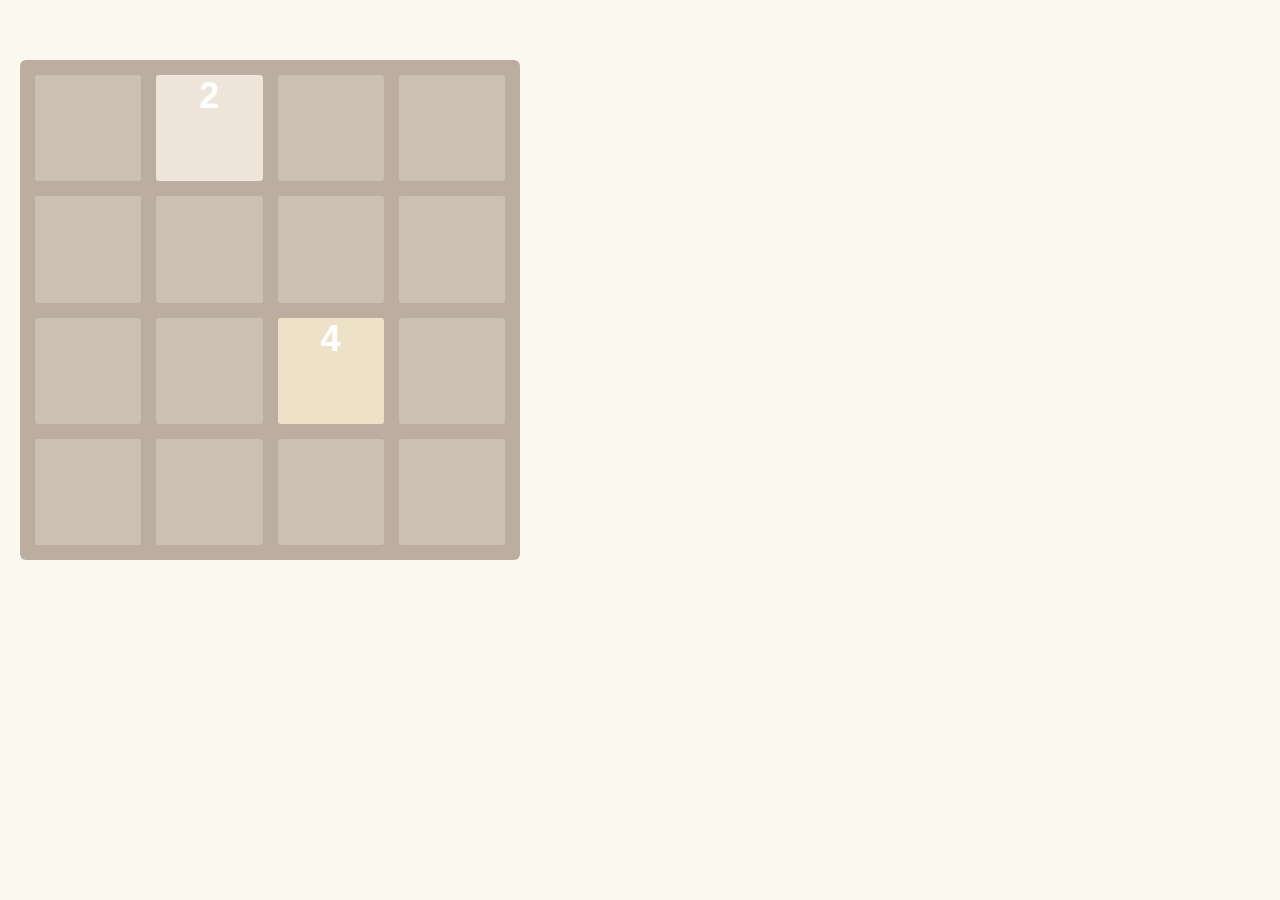
==== 2048.html @ f4bd1237 "updated website with navigation bar" ====
<html>
	<head>
		<title> 2048 </title>
		<style>
			html, body {
			  margin: 0;
			  padding: 10px;
			  background: #faf8ef;
			  color: #ffffff;
			  font-family: "Helvetica Neue", Arial, sans-serif;
			  font-size: 36px; 
			  font-weight: bolder;
			}

			.grid-container {
			  position: absolute;
			  z-index: 1; 
			}

			.grid-row {
			  margin-bottom: 15px; 
			}

			.grid-row:last-child {
  			margin-bottom: 0; 
			}	

			.grid-row:after {
				content: "";
		    display: block;
		    clear: both;
			}

			.grid-cell {
			  width: 106.25px;
			  height: 106.25px;
			  margin-right: 15px;
			  float: left;
			  border-radius: 3px;
			  text-align: center;
			  background: rgba(238, 228, 218, 0.35); 
			}

			.grid-cell:last-child {
		    margin-right: 0; 
			}

			.game-container {
			  margin-top: 40px;
			  position: relative;
			  padding: 15px;
			  cursor: default;
			  background: #bbada0;
			  border-radius: 6px;
			  width: 500px;
			  height: 500px;
			  -webkit-box-sizing: border-box;
			  -moz-box-sizing: border-box;
			  box-sizing: border-box; 
			}
		</style>

		<script>
			//wow code, basic skeleton of what functions we need
			// you may want to specify more helper functions for ease of use

			//color each tile should be based on value
      var colors = { 0 : "#ccc0b3",
                     2 : "#f0e5da",
                     4 : "#ede2c8",
                     8 : "#feb578",
                     16 : "#ff9962",
                     32 : "#ff8060",
                     64 : "#ff613c",
                     128 : "#efd26d",
                     256 : "#efd15c",
                     512 : "#efcd4a",
                     1024: "#f0ca36",
                     2048 : "#eeca00"}; 
			var board = [[0, 2, 0, 0], [0, 0, 0, 0], [0, 0, 4, 0], [0, 0, 0, 0]]; 

			console.log(board);

			//it should fill each HTML grid cell with the corresponding value from board
			//it should also color the tile properly based on its value
			function colorBoard(){
				var gridID;
				//go through each tile and put the right value and color in the HTML
				for(var row = 0; row < board.length; row++){
					for(var col = 0; col < board[row].length; col++){
						gridID = "r" + row + "c" + col;
						if(board[row][col] !== 0){
							document.getElementById(gridID).innerHTML = board[row][col];
						}
						else{
							document.getElementById(gridID).innerHTML = " ";
						}
						document.getElementById(gridID).style.background = colors[board[row][col]];
												
					}
				}
			}//end function

			function randTile(){
				row = Math.round(Math.random() * 3);
				col = Math.round(Math.random() * 3);
				while(board[row][col] !== 0){
					row = Math.round(Math.random() * 3);
					col = Math.round(Math.random() * 3);
				}
				board[row][col] = 2;	
			}

			//launch the game!
			function runGame() {
				colorBoard();
			}

			// this function should move tiles properly when arrow key is pressed (refer to the HTML for clues)
			function arrowPress(e) {
				//console.log(e.keyCode);
				var x = false;
				if(e.keyCode === 37){
					//want to move left
					for(var row = 0; row < board.length; row++){	
						for(var col = 0; col < board[row].length; col++){
							if(canMove("left", row, col)){
								move("left", row, col);
								x = true;
							}	
						}
					}		
				}

				else if(e.keyCode === 38){
					//want move up
					for(var row = 0; row < board.length; row++){	
						for(var col = 0; col < board[row].length; col++){
							if(canMove("up", row, col)){
								move("up", row, col);
								x = true;
							}	
						}
					}	
				}

				else if(e.keyCode === 39){
					//want move right
					for(var row = 0; row < board.length; row++){	
						for(var col = 3; col >= 0; col--){
							if(canMove("right", row, col)){
								move("right", row, col);
								x = true;
							}	
						}
					}	
				}

				else{
					//want move down
					for(var row = 3; row >= 0; row--){	
						for(var col = 0; col < board[row].length; col++){
							if(canMove("down", row, col)){
								move("down", row, col);
								x = true;
							}	
						}
					}	
				}

				if(x === true){
					randTile();
					colorBoard();
				}

			}

			//once we have determined tile at row, col can move
			// move in specified direction
			function move(dir, row, col) {
				if(dir === "left"){
					console.log('left');
					if(board[row][col-1] === board[row][col]){
						board[row][col-1] *= 2;
						board[row][col] = 0;
					}
					else{
						board[row][col-1] = board[row][col];
						board[row][col] = 0;
					}
				}//end left

				if(dir === "up"){
					console.log('up');
					if(board[row-1][col] === board[row][col]){
						board[row-1][col] *= 2;
						board[row][col] = 0;
					}
					else{
						board[row-1][col] = board[row][col];
						board[row][col] = 0;
					}
				}//end up

				if(dir === "right"){
					console.log('right');
					if(board[row][col+1] === board[row][col]){
						board[row][col+1] *= 2;
						board[row][col] = 0;
					}
					else{
						board[row][col+1] = board[row][col];
						board[row][col] = 0;
					}
				}//end right

				if(dir === "down"){
					console.log('down');
					if(board[row+1][col] === board[row][col]){
						board[row+1][col] *= 2;
						board[row][col] = 0;
					}
					else{
						board[row+1][col] = board[row][col];
						board[row][col] = 0;
					}
				}//end down

			}

			/**
				@param row, col both indexes
							 dir direction to move in, string
				* can our tile at row row and column col move in direction dir
				@return boolean true if can move, false if not
			**/
			function canMove(dir, row, col) {
				if(dir === "left"){
					if(board[row][col] === 0){
						return false;
					}
					else if(col === 0){
						return false;							
					}
					else if(board[row][col-1] !== board[row][col]){
						if(board[row][col-1] === 0){
							return true;
						}
						else{
							return false;
						}
					}
					else{
						return true;
					}
				}//end left

				if(dir === "up"){
					if(board[row][col] === 0){
						return false;
					}
					else if(row === 0){
						return false;							
					}
					else if(board[row-1][col] !== board[row][col]){
						if(board[row-1][col] === 0){
							return true;
						}
						else{
							return false;
						}
					}
					else{
						return true;
					}
				}//end up

				if(dir === "right"){
					if(board[row][col] === 0){
						return false;
					}
					else if(col === 3){
						return false;							
					}
					else if(board[row][col+1] !== board[row][col]){
						if(board[row][col+1] === 0){
							return true;
						}
						else{
							return false;
						}
					}
					else{
						return true;
					}
				}//end right

				if(dir === "down"){
					if(board[row][col] === 0){
						return false;
					}
					else if(row === 3){
						return false;							
					}
					else if(board[row+1][col] !== board[row][col]){
						if(board[row+1][col] === 0){
							return true;
						}
						else{
							return false;
						}
					}
					else{
						return true;
					}
				}//end down

			}

		</script>

	</head>
	<body onload = "runGame();" onkeydown = "arrowPress(event)">
		<div class="game-container">
			<div class="grid-container">
        <div class="grid-row">
          <div class="grid-cell" id = "r0c0"></div>
          <div class="grid-cell" id = "r0c1"></div>
          <div class="grid-cell" id = "r0c2"></div>
          <div class="grid-cell" id = "r0c3"></div>
        </div>
        <div class="grid-row">
          <div class="grid-cell" id = "r1c0"></div>
          <div class="grid-cell" id = "r1c1"></div>
          <div class="grid-cell" id = "r1c2"></div>
          <div class="grid-cell" id = "r1c3"></div>
        </div>
        <div class="grid-row">
          <div class="grid-cell" id = "r2c0"></div>
          <div class="grid-cell" id = "r2c1"></div>
          <div class="grid-cell" id = "r2c2"></div>
          <div class="grid-cell" id = "r2c3"></div>
        </div>
        <div class="grid-row">
          <div class="grid-cell" id = "r3c0"></div>
          <div class="grid-cell" id = "r3c1"></div>
          <div class="grid-cell" id = "r3c2"></div>
          <div class="grid-cell" id = "r3c3"></div>
        </div>
	    </div>
    </div>
	</body>
</html>
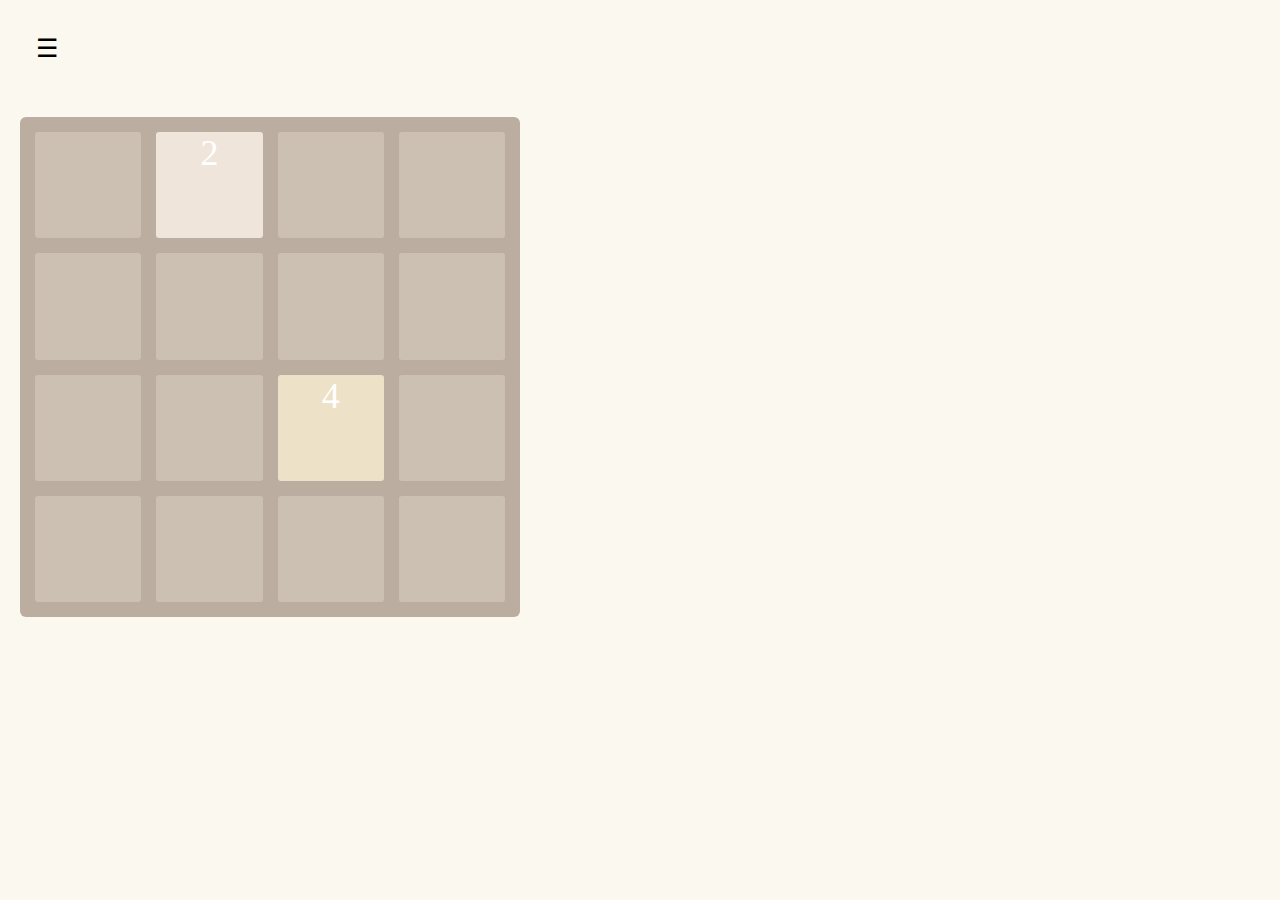
==== commit e3b34125: "added new side navigation bar and other changes to site" ====
--- a/2048.html
+++ b/2048.html
@@ -1,353 +1,52 @@
-<html>
-	<head>
-		<title> 2048 </title>
-		<style>
-			html, body {
-			  margin: 0;
-			  padding: 10px;
-			  background: #faf8ef;
-			  color: #ffffff;
-			  font-family: "Helvetica Neue", Arial, sans-serif;
-			  font-size: 36px; 
-			  font-weight: bolder;
-			}
+<!DOCTYPE html>
 
-			.grid-container {
-			  position: absolute;
-			  z-index: 1; 
-			}
+<head>
+	<title> Ashley's 2048 </title>
+	<link rel="stylesheet" href="styles.css">
+	<script src="scripts.js" type="text/javascript"></script>
+	<script src="2048scripts.js" type="text/javascript"></script>
+</head>
 
-			.grid-row {
-			  margin-bottom: 15px; 
-			}
-
-			.grid-row:last-child {
-  			margin-bottom: 0; 
-			}	
-
-			.grid-row:after {
-				content: "";
-		    display: block;
-		    clear: both;
-			}
-
-			.grid-cell {
-			  width: 106.25px;
-			  height: 106.25px;
-			  margin-right: 15px;
-			  float: left;
-			  border-radius: 3px;
-			  text-align: center;
-			  background: rgba(238, 228, 218, 0.35); 
-			}
-
-			.grid-cell:last-child {
-		    margin-right: 0; 
-			}
-
-			.game-container {
-			  margin-top: 40px;
-			  position: relative;
-			  padding: 15px;
-			  cursor: default;
-			  background: #bbada0;
-			  border-radius: 6px;
-			  width: 500px;
-			  height: 500px;
-			  -webkit-box-sizing: border-box;
-			  -moz-box-sizing: border-box;
-			  box-sizing: border-box; 
-			}
-		</style>
-
-		<script>
-			//wow code, basic skeleton of what functions we need
-			// you may want to specify more helper functions for ease of use
-
-			//color each tile should be based on value
-      var colors = { 0 : "#ccc0b3",
-                     2 : "#f0e5da",
-                     4 : "#ede2c8",
-                     8 : "#feb578",
-                     16 : "#ff9962",
-                     32 : "#ff8060",
-                     64 : "#ff613c",
-                     128 : "#efd26d",
-                     256 : "#efd15c",
-                     512 : "#efcd4a",
-                     1024: "#f0ca36",
-                     2048 : "#eeca00"}; 
-			var board = [[0, 2, 0, 0], [0, 0, 0, 0], [0, 0, 4, 0], [0, 0, 0, 0]]; 
-
-			console.log(board);
-
-			//it should fill each HTML grid cell with the corresponding value from board
-			//it should also color the tile properly based on its value
-			function colorBoard(){
-				var gridID;
-				//go through each tile and put the right value and color in the HTML
-				for(var row = 0; row < board.length; row++){
-					for(var col = 0; col < board[row].length; col++){
-						gridID = "r" + row + "c" + col;
-						if(board[row][col] !== 0){
-							document.getElementById(gridID).innerHTML = board[row][col];
-						}
-						else{
-							document.getElementById(gridID).innerHTML = " ";
-						}
-						document.getElementById(gridID).style.background = colors[board[row][col]];
-												
-					}
-				}
-			}//end function
-
-			function randTile(){
-				row = Math.round(Math.random() * 3);
-				col = Math.round(Math.random() * 3);
-				while(board[row][col] !== 0){
-					row = Math.round(Math.random() * 3);
-					col = Math.round(Math.random() * 3);
-				}
-				board[row][col] = 2;	
-			}
-
-			//launch the game!
-			function runGame() {
-				colorBoard();
-			}
-
-			// this function should move tiles properly when arrow key is pressed (refer to the HTML for clues)
-			function arrowPress(e) {
-				//console.log(e.keyCode);
-				var x = false;
-				if(e.keyCode === 37){
-					//want to move left
-					for(var row = 0; row < board.length; row++){	
-						for(var col = 0; col < board[row].length; col++){
-							if(canMove("left", row, col)){
-								move("left", row, col);
-								x = true;
-							}	
-						}
-					}		
-				}
-
-				else if(e.keyCode === 38){
-					//want move up
-					for(var row = 0; row < board.length; row++){	
-						for(var col = 0; col < board[row].length; col++){
-							if(canMove("up", row, col)){
-								move("up", row, col);
-								x = true;
-							}	
-						}
-					}	
-				}
-
-				else if(e.keyCode === 39){
-					//want move right
-					for(var row = 0; row < board.length; row++){	
-						for(var col = 3; col >= 0; col--){
-							if(canMove("right", row, col)){
-								move("right", row, col);
-								x = true;
-							}	
-						}
-					}	
-				}
-
-				else{
-					//want move down
-					for(var row = 3; row >= 0; row--){	
-						for(var col = 0; col < board[row].length; col++){
-							if(canMove("down", row, col)){
-								move("down", row, col);
-								x = true;
-							}	
-						}
-					}	
-				}
-
-				if(x === true){
-					randTile();
-					colorBoard();
-				}
-
-			}
-
-			//once we have determined tile at row, col can move
-			// move in specified direction
-			function move(dir, row, col) {
-				if(dir === "left"){
-					console.log('left');
-					if(board[row][col-1] === board[row][col]){
-						board[row][col-1] *= 2;
-						board[row][col] = 0;
-					}
-					else{
-						board[row][col-1] = board[row][col];
-						board[row][col] = 0;
-					}
-				}//end left
-
-				if(dir === "up"){
-					console.log('up');
-					if(board[row-1][col] === board[row][col]){
-						board[row-1][col] *= 2;
-						board[row][col] = 0;
-					}
-					else{
-						board[row-1][col] = board[row][col];
-						board[row][col] = 0;
-					}
-				}//end up
-
-				if(dir === "right"){
-					console.log('right');
-					if(board[row][col+1] === board[row][col]){
-						board[row][col+1] *= 2;
-						board[row][col] = 0;
-					}
-					else{
-						board[row][col+1] = board[row][col];
-						board[row][col] = 0;
-					}
-				}//end right
-
-				if(dir === "down"){
-					console.log('down');
-					if(board[row+1][col] === board[row][col]){
-						board[row+1][col] *= 2;
-						board[row][col] = 0;
-					}
-					else{
-						board[row+1][col] = board[row][col];
-						board[row][col] = 0;
-					}
-				}//end down
-
-			}
-
-			/**
-				@param row, col both indexes
-							 dir direction to move in, string
-				* can our tile at row row and column col move in direction dir
-				@return boolean true if can move, false if not
-			**/
-			function canMove(dir, row, col) {
-				if(dir === "left"){
-					if(board[row][col] === 0){
-						return false;
-					}
-					else if(col === 0){
-						return false;							
-					}
-					else if(board[row][col-1] !== board[row][col]){
-						if(board[row][col-1] === 0){
-							return true;
-						}
-						else{
-							return false;
-						}
-					}
-					else{
-						return true;
-					}
-				}//end left
-
-				if(dir === "up"){
-					if(board[row][col] === 0){
-						return false;
-					}
-					else if(row === 0){
-						return false;							
-					}
-					else if(board[row-1][col] !== board[row][col]){
-						if(board[row-1][col] === 0){
-							return true;
-						}
-						else{
-							return false;
-						}
-					}
-					else{
-						return true;
-					}
-				}//end up
-
-				if(dir === "right"){
-					if(board[row][col] === 0){
-						return false;
-					}
-					else if(col === 3){
-						return false;							
-					}
-					else if(board[row][col+1] !== board[row][col]){
-						if(board[row][col+1] === 0){
-							return true;
-						}
-						else{
-							return false;
-						}
-					}
-					else{
-						return true;
-					}
-				}//end right
-
-				if(dir === "down"){
-					if(board[row][col] === 0){
-						return false;
-					}
-					else if(row === 3){
-						return false;							
-					}
-					else if(board[row+1][col] !== board[row][col]){
-						if(board[row+1][col] === 0){
-							return true;
-						}
-						else{
-							return false;
-						}
-					}
-					else{
-						return true;
-					}
-				}//end down
-
-			}
-
-		</script>
-
-	</head>
-	<body onload = "runGame();" onkeydown = "arrowPress(event)">
+<body onload = "runGame();" onkeydown = "arrowPress(event)">
+	<div id="mySidenav" class="sidenav">
+	  <a href="javascript:void(0)" class="closebtn" onclick="closeNav()">&times;</a>
+	  <a href="index.html">Home</a>
+	  <a href="about.html">About Me</a>
+	  <a href="2048.html">2048</a>
+	  <a href="photography.html">Photography</a>
+	</div>
+	
+	<div id="main">
+		<ul>
+			<li><a onclick="openNav()">&#9776;</a></li>
+		</ul>
 		<div class="game-container">
 			<div class="grid-container">
-        <div class="grid-row">
-          <div class="grid-cell" id = "r0c0"></div>
-          <div class="grid-cell" id = "r0c1"></div>
-          <div class="grid-cell" id = "r0c2"></div>
-          <div class="grid-cell" id = "r0c3"></div>
-        </div>
-        <div class="grid-row">
-          <div class="grid-cell" id = "r1c0"></div>
-          <div class="grid-cell" id = "r1c1"></div>
-          <div class="grid-cell" id = "r1c2"></div>
-          <div class="grid-cell" id = "r1c3"></div>
-        </div>
-        <div class="grid-row">
-          <div class="grid-cell" id = "r2c0"></div>
-          <div class="grid-cell" id = "r2c1"></div>
-          <div class="grid-cell" id = "r2c2"></div>
-          <div class="grid-cell" id = "r2c3"></div>
-        </div>
-        <div class="grid-row">
-          <div class="grid-cell" id = "r3c0"></div>
-          <div class="grid-cell" id = "r3c1"></div>
-          <div class="grid-cell" id = "r3c2"></div>
-          <div class="grid-cell" id = "r3c3"></div>
-        </div>
-	    </div>
-    </div>
-	</body>
-</html>+		        <div class="grid-row">
+		          <div class="grid-cell" id = "r0c0"></div>
+		          <div class="grid-cell" id = "r0c1"></div>
+		          <div class="grid-cell" id = "r0c2"></div>
+		          <div class="grid-cell" id = "r0c3"></div>
+		        </div>
+		        <div class="grid-row">
+		          <div class="grid-cell" id = "r1c0"></div>
+		          <div class="grid-cell" id = "r1c1"></div>
+		          <div class="grid-cell" id = "r1c2"></div>
+		          <div class="grid-cell" id = "r1c3"></div>
+		        </div>
+		        <div class="grid-row">
+		          <div class="grid-cell" id = "r2c0"></div>
+		          <div class="grid-cell" id = "r2c1"></div>
+		          <div class="grid-cell" id = "r2c2"></div>
+		          <div class="grid-cell" id = "r2c3"></div>
+		        </div>
+		        <div class="grid-row">
+		          <div class="grid-cell" id = "r3c0"></div>
+		          <div class="grid-cell" id = "r3c1"></div>
+		          <div class="grid-cell" id = "r3c2"></div>
+		          <div class="grid-cell" id = "r3c3"></div>
+		        </div>
+	    	</div>
+    	</div>
+	</div>
+</body>--- a/styles.css
+++ b/styles.css
@@ -0,0 +1,187 @@
+html, body {
+  margin: 0;
+  padding: 10px;
+  background: #faf8ef;
+  color: #ffffff;
+  font-size: 36px; 
+}
+
+h1 {
+  font-size: 50px;
+  font-style: italic;
+  color: black;
+}
+
+p { 
+  color: black;
+  font-size: 20px;
+}
+
+a {
+  color: black;
+  font-size: 20px;
+}
+
+ul {
+  list-style-type: none;
+  margin: 0;
+  padding: 0;
+  overflow: hidden;
+}
+
+li {
+  float: left;
+}
+
+li a {
+  display: block;
+  color: black;
+  text-align: center;
+  padding: 14px 16px;
+  text-decoration: none;
+  font-size: 25px;
+}
+
+li a:hover {
+  background-color: gray;
+}
+
+/************** 2048 styling **************/
+
+.grid-container {
+  position: absolute;
+  z-index: 1; 
+}
+
+.grid-row {
+  margin-bottom: 15px; 
+}
+
+.grid-row:last-child {
+	margin-bottom: 0; 
+}	
+
+.grid-row:after {
+	content: "";
+display: block;
+clear: both;
+}
+
+.grid-cell {
+  width: 106.25px;
+  height: 106.25px;
+  margin-right: 15px;
+  float: left;
+  border-radius: 3px;
+  text-align: center;
+  background: rgba(238, 228, 218, 0.35); 
+}
+
+.grid-cell:last-child {
+margin-right: 0; 
+}
+
+.game-container {
+  margin-top: 40px;
+  position: relative;
+  padding: 15px;
+  cursor: default;
+  background: #bbada0;
+  border-radius: 6px;
+  width: 500px;
+  height: 500px;
+  -webkit-box-sizing: border-box;
+  -moz-box-sizing: border-box;
+  box-sizing: border-box; 
+}
+
+/************** Side navigation bar styling **************/
+
+.sidenav {
+  height: 100%;
+  width: 0;
+  position: fixed;
+  z-index: 1;
+  top: 0;
+  left: 0;
+  background-color: #111;
+  overflow-x: hidden;
+  transition: 0.5s;
+  padding-top: 60px;
+}
+
+.sidenav a {
+  padding: 8px 8px 8px 32px;
+  text-decoration: none;
+  font-size: 25px;
+  color: #818181;
+  display: block;
+  transition: 0.3s;
+}
+
+.sidenav a:hover {
+  color: #f1f1f1;
+}
+
+.sidenav .closebtn {
+  position: absolute;
+  top: 0;
+  right: 25px;
+  font-size: 36px;
+  margin-left: 50px;
+}
+
+@media screen and (max-height: 450px) {
+  .sidenav {padding-top: 15px;}
+  .sidenav a {font-size: 18px;}
+}
+
+/************** Photography styling **************/
+
+* {
+  box-sizing: border-box;
+}
+
+.header {
+  text-align: center;
+  padding: 32px;
+}
+
+.row {
+  display: -ms-flexbox; /* IE10 */
+  display: flex;
+  -ms-flex-wrap: wrap; /* IE10 */
+  flex-wrap: wrap;
+  padding: 0 4px;
+}
+
+/* Create four equal columns that sits next to each other */
+.column {
+  -ms-flex: 25%; /* IE10 */
+  flex: 25%;
+  max-width: 25%;
+  padding: 0 4px;
+}
+
+.column img {
+  margin-top: 8px;
+  vertical-align: middle;
+}
+
+/* Responsive layout - makes a two column-layout instead of four columns */
+@media screen and (max-width: 800px) {
+  .column {
+    -ms-flex: 50%;
+    flex: 50%;
+    max-width: 50%;
+  }
+}
+
+/* Responsive layout - makes the two columns stack on top of each other instead of next to each other */
+@media screen and (max-width: 600px) {
+  .column {
+    -ms-flex: 100%;
+    flex: 100%;
+    max-width: 100%;
+  }
+}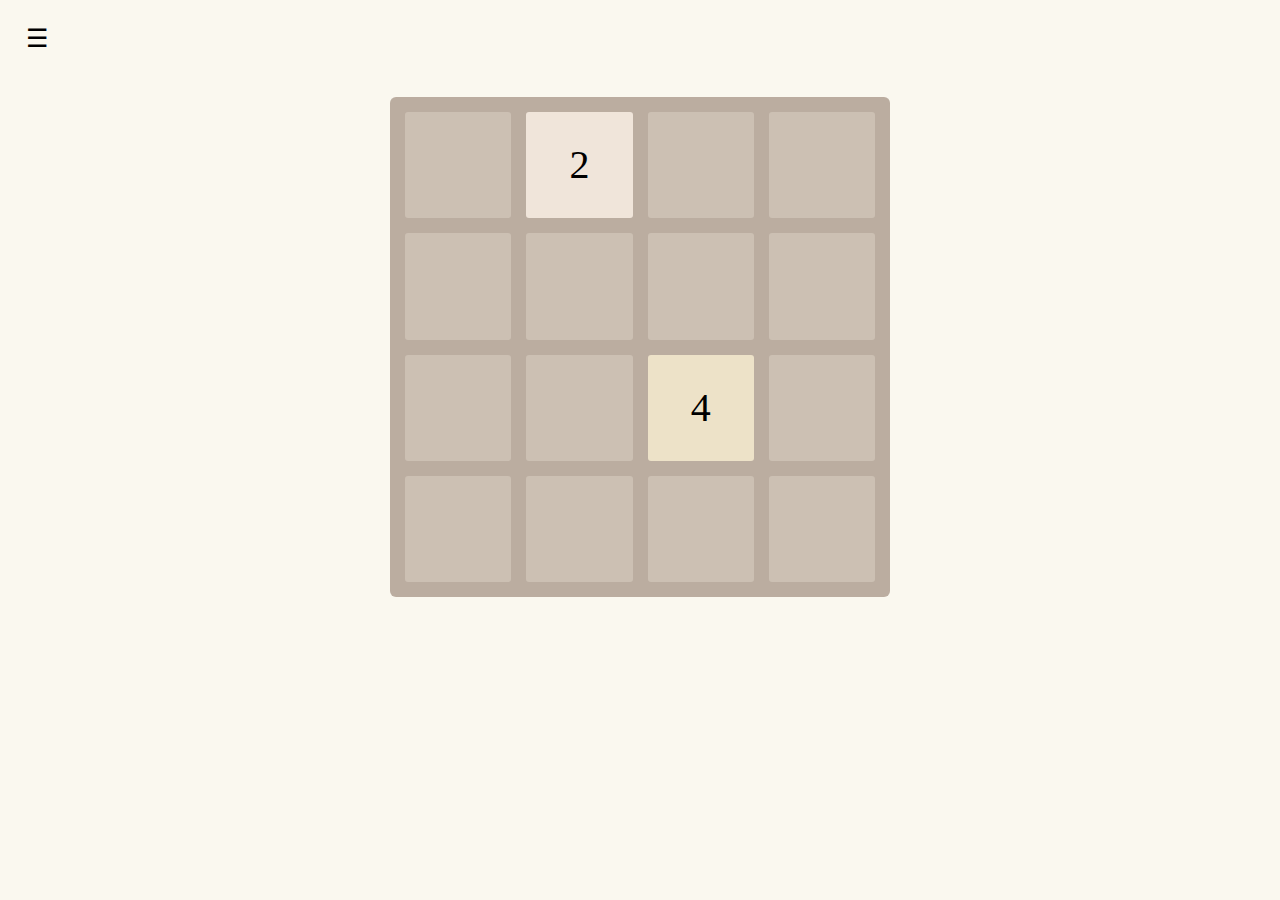
==== commit 957bc748: "added social media icons and changed backgrounds of pages" ====
--- a/2048.html
+++ b/2048.html
@@ -16,37 +16,39 @@
 	  <a href="photography.html">Photography</a>
 	</div>
 	
-	<div id="main">
-		<ul>
-			<li><a onclick="openNav()">&#9776;</a></li>
-		</ul>
-		<div class="game-container">
-			<div class="grid-container">
-		        <div class="grid-row">
-		          <div class="grid-cell" id = "r0c0"></div>
-		          <div class="grid-cell" id = "r0c1"></div>
-		          <div class="grid-cell" id = "r0c2"></div>
-		          <div class="grid-cell" id = "r0c3"></div>
-		        </div>
-		        <div class="grid-row">
-		          <div class="grid-cell" id = "r1c0"></div>
-		          <div class="grid-cell" id = "r1c1"></div>
-		          <div class="grid-cell" id = "r1c2"></div>
-		          <div class="grid-cell" id = "r1c3"></div>
-		        </div>
-		        <div class="grid-row">
-		          <div class="grid-cell" id = "r2c0"></div>
-		          <div class="grid-cell" id = "r2c1"></div>
-		          <div class="grid-cell" id = "r2c2"></div>
-		          <div class="grid-cell" id = "r2c3"></div>
-		        </div>
-		        <div class="grid-row">
-		          <div class="grid-cell" id = "r3c0"></div>
-		          <div class="grid-cell" id = "r3c1"></div>
-		          <div class="grid-cell" id = "r3c2"></div>
-		          <div class="grid-cell" id = "r3c3"></div>
-		        </div>
+	<center>
+		<div id="main">
+			<ul>
+				<li><a onclick="openNav()">&#9776;</a></li>
+			</ul>
+			<div class="game-container">
+				<div class="grid-container">
+			        <div class="grid-row">
+			          <div class="grid-cell" id = "r0c0"></div>
+			          <div class="grid-cell" id = "r0c1"></div>
+			          <div class="grid-cell" id = "r0c2"></div>
+			          <div class="grid-cell" id = "r0c3"></div>
+			        </div>
+			        <div class="grid-row">
+			          <div class="grid-cell" id = "r1c0"></div>
+			          <div class="grid-cell" id = "r1c1"></div>
+			          <div class="grid-cell" id = "r1c2"></div>
+			          <div class="grid-cell" id = "r1c3"></div>
+			        </div>
+			        <div class="grid-row">
+			          <div class="grid-cell" id = "r2c0"></div>
+			          <div class="grid-cell" id = "r2c1"></div>
+			          <div class="grid-cell" id = "r2c2"></div>
+			          <div class="grid-cell" id = "r2c3"></div>
+			        </div>
+			        <div class="grid-row">
+			          <div class="grid-cell" id = "r3c0"></div>
+			          <div class="grid-cell" id = "r3c1"></div>
+			          <div class="grid-cell" id = "r3c2"></div>
+			          <div class="grid-cell" id = "r3c3"></div>
+			        </div>
+		    	</div>
 	    	</div>
-    	</div>
-	</div>
+		</div>
+	</center>
 </body>--- a/styles.css
+++ b/styles.css
@@ -1,4 +1,4 @@
-html, body {
+body {
   margin: 0;
   padding: 10px;
   background: #faf8ef;
@@ -58,13 +58,13 @@
 }
 
 .grid-row:last-child {
-	margin-bottom: 0; 
+  margin-bottom: 0; 
 }	
 
 .grid-row:after {
-	content: "";
-display: block;
-clear: both;
+  content: "";
+  display: block;
+  clear: both;
 }
 
 .grid-cell {
@@ -74,15 +74,20 @@
   float: left;
   border-radius: 3px;
   text-align: center;
+  vertical-align: middle;
+  line-height: 106.25px;
   background: rgba(238, 228, 218, 0.35); 
+  color: black;
+  font-family: georgia;
+  font-size: 40px;
 }
 
 .grid-cell:last-child {
-margin-right: 0; 
+  margin-right: 0; 
 }
 
 .game-container {
-  margin-top: 40px;
+  margin-top: 30px;
   position: relative;
   padding: 15px;
   cursor: default;
@@ -147,41 +152,110 @@
   padding: 32px;
 }
 
-.row {
-  display: -ms-flexbox; /* IE10 */
-  display: flex;
-  -ms-flex-wrap: wrap; /* IE10 */
-  flex-wrap: wrap;
-  padding: 0 4px;
-}
-
-/* Create four equal columns that sits next to each other */
+/* Create two equal columns that floats next to each other */
 .column {
-  -ms-flex: 25%; /* IE10 */
-  flex: 25%;
-  max-width: 25%;
-  padding: 0 4px;
+  float: left;
+  width: 33.33%;
+  padding: 10px;
 }
 
 .column img {
-  margin-top: 8px;
-  vertical-align: middle;
-}
-
-/* Responsive layout - makes a two column-layout instead of four columns */
-@media screen and (max-width: 800px) {
-  .column {
-    -ms-flex: 50%;
-    flex: 50%;
-    max-width: 50%;
-  }
-}
-
-/* Responsive layout - makes the two columns stack on top of each other instead of next to each other */
-@media screen and (max-width: 600px) {
-  .column {
-    -ms-flex: 100%;
-    flex: 100%;
-    max-width: 100%;
-  }
+  margin-top: 12px;
+}
+
+/* Clear floats after the columns */
+.row:after {
+  content: "";
+  display: table;
+  clear: both;
+}
+
+/************** Styling for images/links on homepage **************/
+.home-column {
+  float: left;
+  width: 33.33%;
+  padding: 10px;
+}
+
+.home-column img {
+  margin-top: 12px;
+}
+
+.home-row:after {
+  content: "";
+  display: table;
+  clear: both;
+}
+
+.image {
+  opacity: 1;
+  display: block;
+  width: 100%;
+  height: auto;
+  transition: .5s ease;
+  backface-visibility: hidden;
+}
+
+.container {
+  position: relative;
+  width: 100%;
+}
+
+.overlay {
+  position: absolute;
+  top: 0;
+  bottom: 0;
+  left: 0;
+  right: 0;
+  height: 100%;
+  width: 100%;
+  opacity: 0;
+  transition: .5s ease;
+}
+
+.container:hover .image {
+  opacity: 0.3;
+}
+
+.container:hover .overlay {
+  opacity: 1;
+}
+
+.text {
+  font-size: 50px;
+  font-style: italic;
+  color: black;
+  position: absolute;
+  top: 50%;
+  left: 50%;
+  -webkit-transform: translate(-50%, -50%);
+  -ms-transform: translate(-50%, -50%);
+  transform: translate(-50%, -50%);
+  text-align: center;
+}
+
+/************** Social media icons **************/
+
+.fa {
+  padding: 20px;
+  font-size: 30px;
+  width: 80px;
+  text-align: center;
+  text-decoration: none;
+  margin: 5px 2px;
+  border-radius: 50%;
+}
+
+.fa:hover {
+    opacity: 0.7;
+}
+
+.fa-linkedin {
+  background: #007bb5;
+  color: white;
+}
+
+.fa-github {
+  background: black;
+  color: white;
 }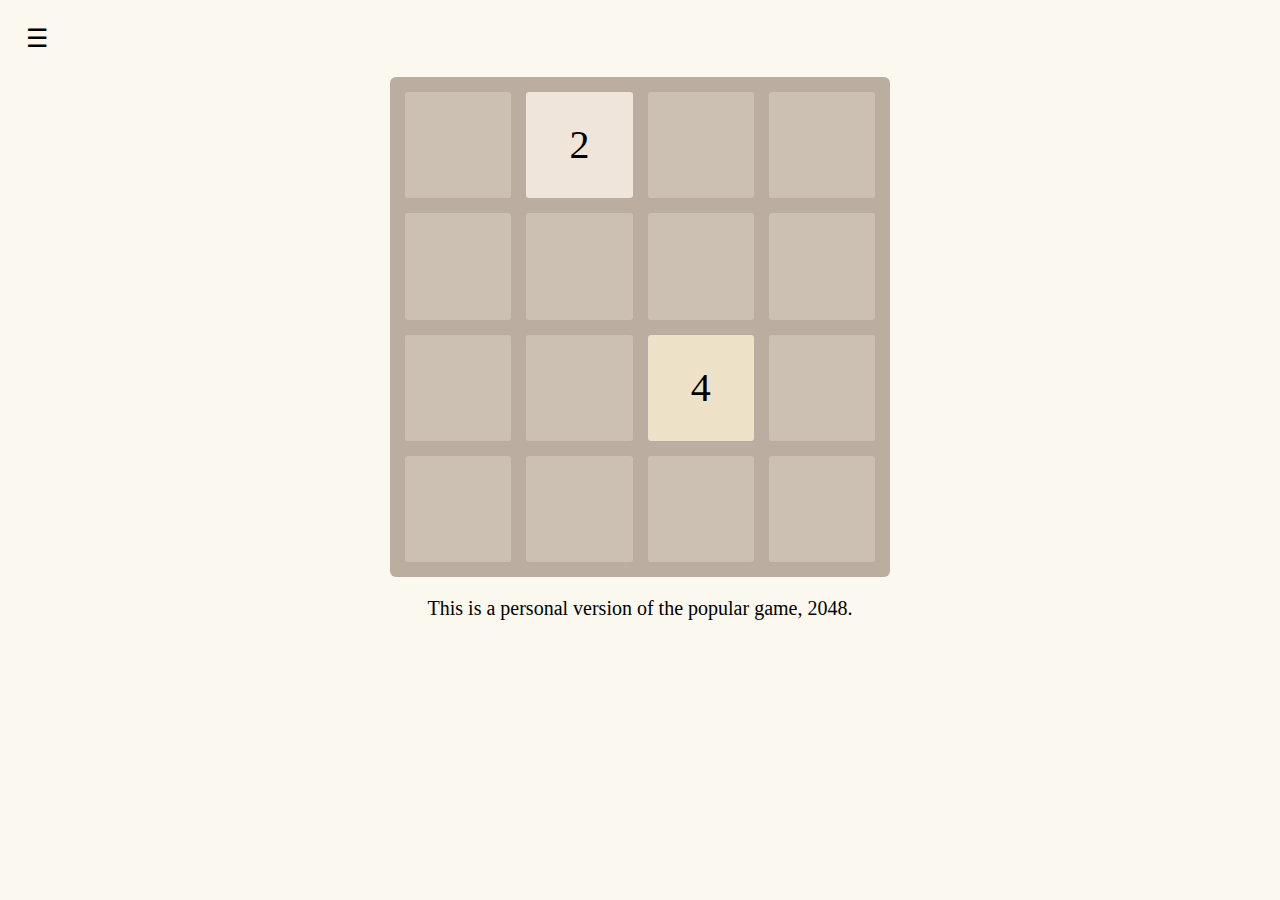
==== commit 12254b3f: "edited 2048" ====
--- a/2048.html
+++ b/2048.html
@@ -49,6 +49,7 @@
 			        </div>
 		    	</div>
 	    	</div>
+	    	<p>This is a personal version of the popular game, 2048.</p>
 		</div>
 	</center>
 </body>--- a/styles.css
+++ b/styles.css
@@ -87,7 +87,7 @@
 }
 
 .game-container {
-  margin-top: 30px;
+  margin-top: 10px;
   position: relative;
   padding: 15px;
   cursor: default;
